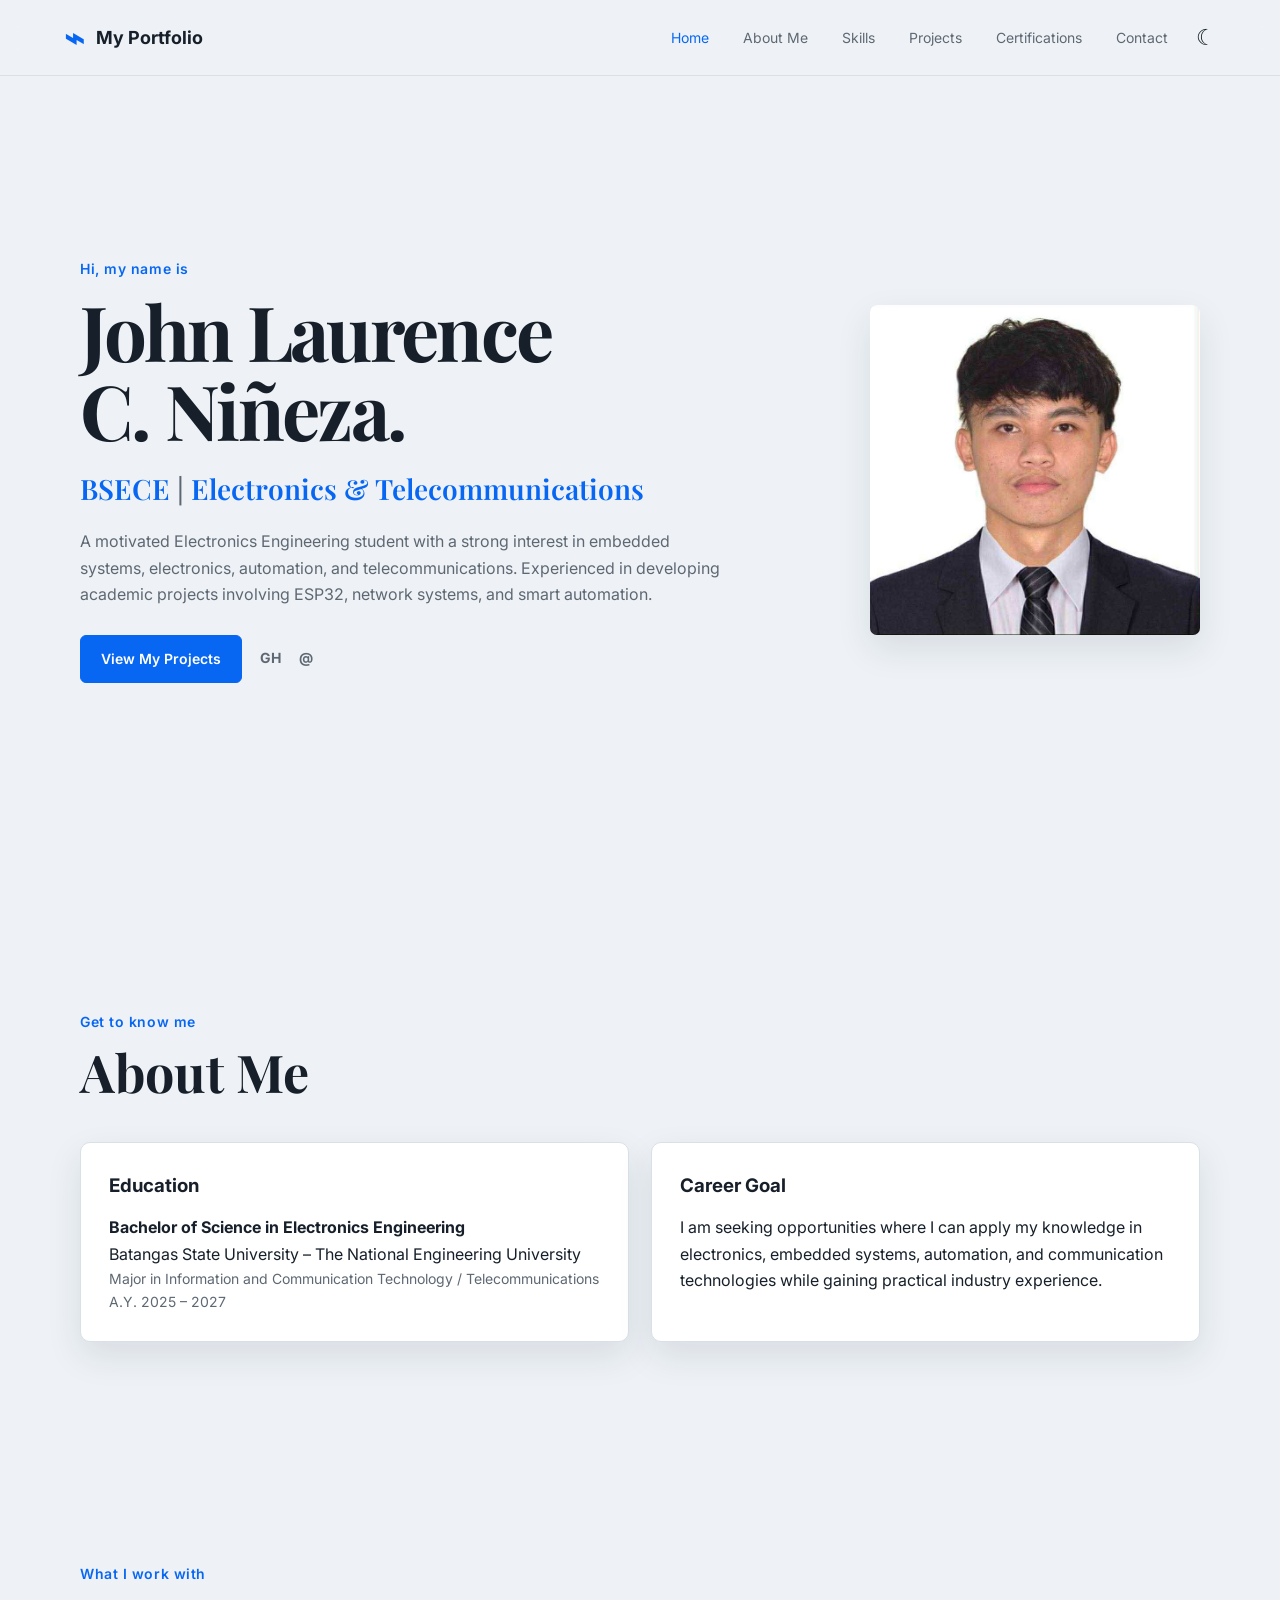
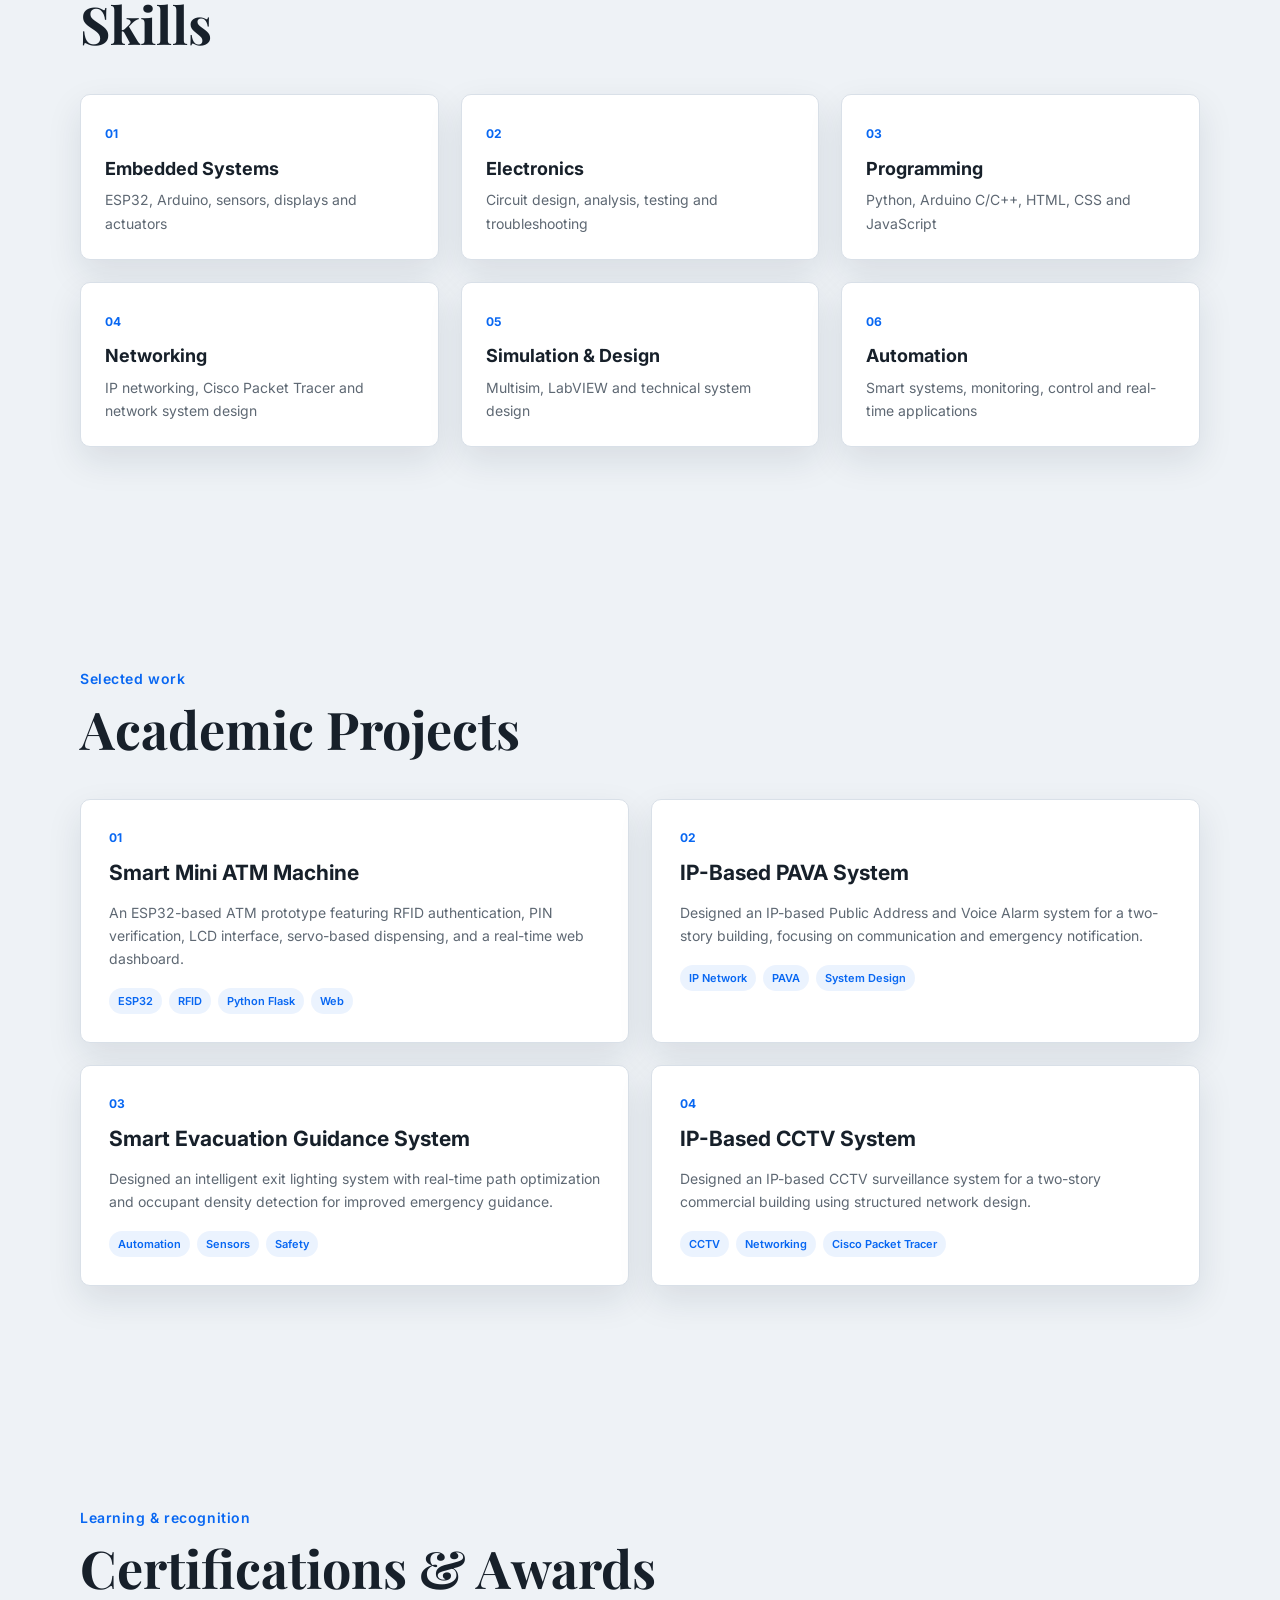
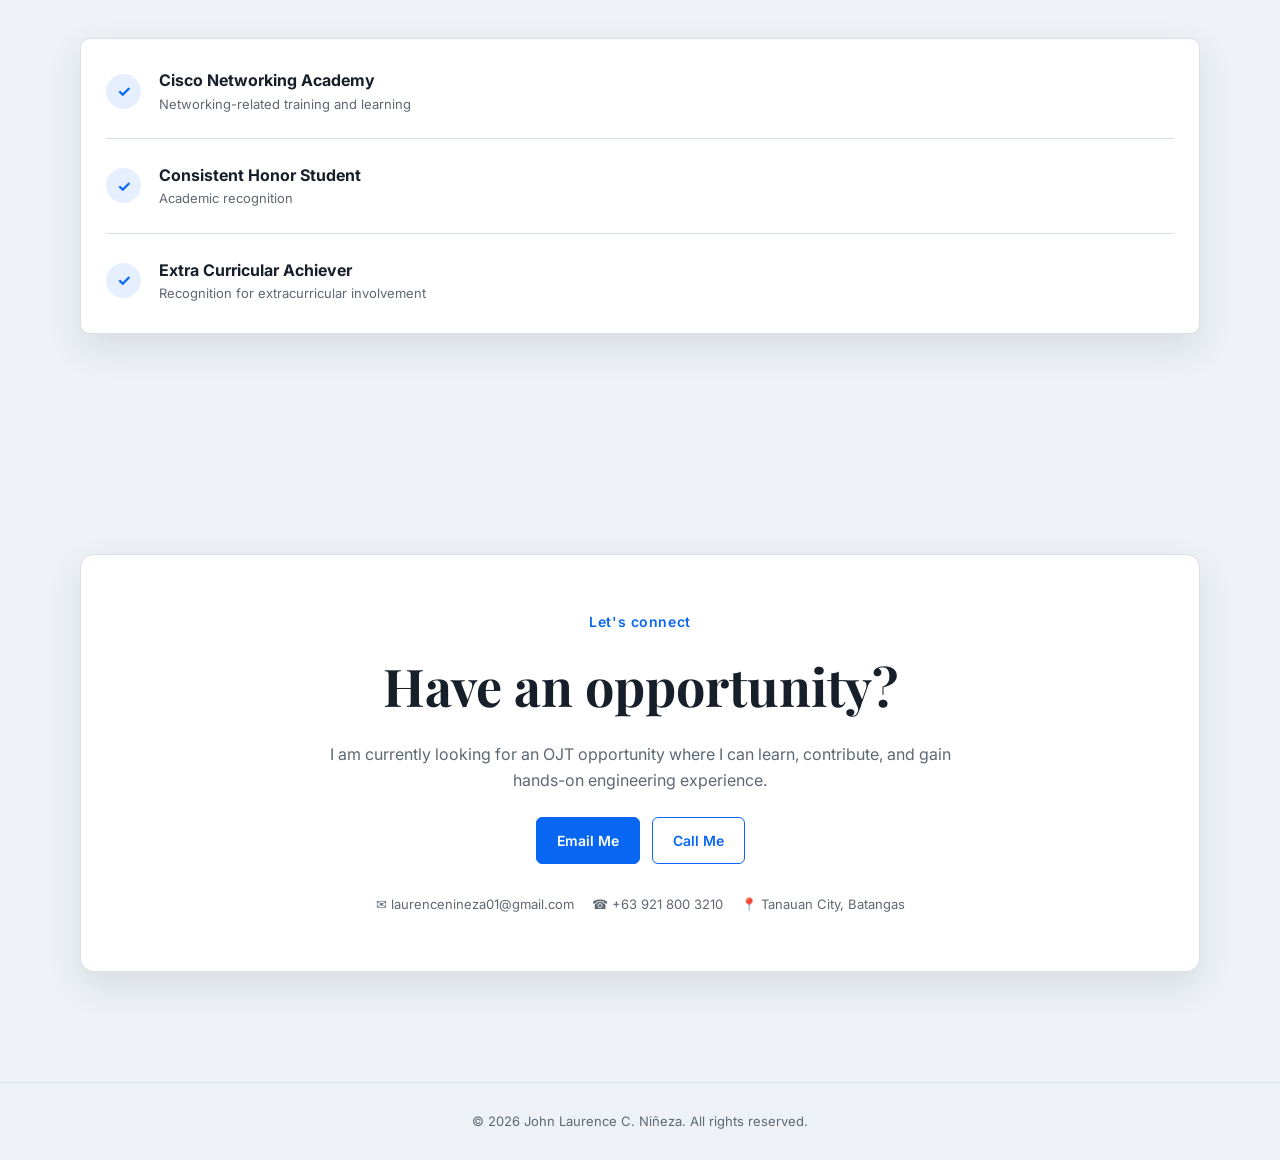
==== index.html @ 34b5a6b4 "Add files via upload" ====
<!DOCTYPE html>
<html lang="en">
<head>
  <meta charset="UTF-8">
  <meta name="viewport" content="width=device-width, initial-scale=1.0">
  <meta name="description" content="John Laurence C. Niñeza - Electronics Engineering Portfolio">
  <title>John Laurence C. Niñeza | Electronics Engineering Portfolio</title>
  <link rel="stylesheet" href="style.css">
  <script src="script.js" defer></script>
</head>
<body>
  <header class="navbar" id="navbar">
    <a href="#home" class="brand">
      <span class="brand-icon">⌁</span>
      <span>My Portfolio</span>
    </a>

    <button class="menu-toggle" aria-label="Open navigation">☰</button>

    <nav>
      <a href="#home">Home</a>
      <a href="#about">About Me</a>
      <a href="#skills">Skills</a>
      <a href="#projects">Projects</a>
      <a href="#certifications">Certifications</a>
      <a href="#contact">Contact</a>
    </nav>

    <button class="theme-toggle" id="themeToggle" aria-label="Toggle dark mode">☾</button>
  </header>

  <main>
    <section class="hero section" id="home">
      <div class="hero-text reveal">
        <p class="eyebrow">Hi, my name is</p>
        <h1>John Laurence<br>C. Niñeza.</h1>
        <h2>BSECE <span>|</span> Electronics & Telecommunications</h2>
        <p class="hero-description">
          A motivated Electronics Engineering student with a strong interest in
          embedded systems, electronics, automation, and telecommunications.
          Experienced in developing academic projects involving ESP32,
          network systems, and smart automation.
        </p>

        <div class="hero-actions">
          <a class="btn primary" href="#projects">View My Projects</a>
          <a class="icon-link" href="https://github.com/laumonade" target="_blank" rel="noopener" aria-label="GitHub">GH</a>
          <a class="icon-link" href="mailto:laurencenineza01@gmail.com" aria-label="Email">@</a>
        </div>
      </div>

      <div class="hero-image reveal">
        <img src="lau.jpg" alt="John Laurence C. Niñeza">
      </div>
    </section>

    <section class="section about" id="about">
      <div class="section-heading reveal">
        <p class="eyebrow">Get to know me</p>
        <h2>About Me</h2>
      </div>

      <div class="about-grid">
        <div class="about-card reveal">
          <h3>Education</h3>
          <p><strong>Bachelor of Science in Electronics Engineering</strong></p>
          <p>Batangas State University – The National Engineering University</p>
          <p class="muted">Major in Information and Communication Technology / Telecommunications</p>
          <p class="muted">A.Y. 2025 – 2027</p>
        </div>

        <div class="about-card reveal">
          <h3>Career Goal</h3>
          <p>
            I am seeking opportunities where I can apply my knowledge in
            electronics, embedded systems, automation, and communication
            technologies while gaining practical industry experience.
          </p>
        </div>
      </div>
    </section>

    <section class="section" id="skills">
      <div class="section-heading reveal">
        <p class="eyebrow">What I work with</p>
        <h2>Skills</h2>
      </div>

      <div class="skills-grid">
        <div class="skill-card reveal"><span>01</span><h3>Embedded Systems</h3><p>ESP32, Arduino, sensors, displays and actuators</p></div>
        <div class="skill-card reveal"><span>02</span><h3>Electronics</h3><p>Circuit design, analysis, testing and troubleshooting</p></div>
        <div class="skill-card reveal"><span>03</span><h3>Programming</h3><p>Python, Arduino C/C++, HTML, CSS and JavaScript</p></div>
        <div class="skill-card reveal"><span>04</span><h3>Networking</h3><p>IP networking, Cisco Packet Tracer and network system design</p></div>
        <div class="skill-card reveal"><span>05</span><h3>Simulation & Design</h3><p>Multisim, LabVIEW and technical system design</p></div>
        <div class="skill-card reveal"><span>06</span><h3>Automation</h3><p>Smart systems, monitoring, control and real-time applications</p></div>
      </div>
    </section>

    <section class="section projects" id="projects">
      <div class="section-heading reveal">
        <p class="eyebrow">Selected work</p>
        <h2>Academic Projects</h2>
      </div>

      <div class="project-grid">
        <article class="project-card reveal">
          <div class="project-number">01</div>
          <h3>Smart Mini ATM Machine</h3>
          <p>
            An ESP32-based ATM prototype featuring RFID authentication, PIN
            verification, LCD interface, servo-based dispensing, and a
            real-time web dashboard.
          </p>
          <div class="tags">
            <span>ESP32</span><span>RFID</span><span>Python Flask</span><span>Web</span>
          </div>
        </article>

        <article class="project-card reveal">
          <div class="project-number">02</div>
          <h3>IP-Based PAVA System</h3>
          <p>
            Designed an IP-based Public Address and Voice Alarm system for a
            two-story building, focusing on communication and emergency
            notification.
          </p>
          <div class="tags">
            <span>IP Network</span><span>PAVA</span><span>System Design</span>
          </div>
        </article>

        <article class="project-card reveal">
          <div class="project-number">03</div>
          <h3>Smart Evacuation Guidance System</h3>
          <p>
            Designed an intelligent exit lighting system with real-time path
            optimization and occupant density detection for improved emergency
            guidance.
          </p>
          <div class="tags">
            <span>Automation</span><span>Sensors</span><span>Safety</span>
          </div>
        </article>

        <article class="project-card reveal">
          <div class="project-number">04</div>
          <h3>IP-Based CCTV System</h3>
          <p>
            Designed an IP-based CCTV surveillance system for a two-story
            commercial building using structured network design.
          </p>
          <div class="tags">
            <span>CCTV</span><span>Networking</span><span>Cisco Packet Tracer</span>
          </div>
        </article>
      </div>
    </section>

    <section class="section" id="certifications">
      <div class="section-heading reveal">
        <p class="eyebrow">Learning & recognition</p>
        <h2>Certifications & Awards</h2>
      </div>

      <div class="cert-list reveal">
        <div class="cert-item"><span>✓</span><div><h3>Cisco Networking Academy</h3><p>Networking-related training and learning</p></div></div>
        <div class="cert-item"><span>✓</span><div><h3>Consistent Honor Student</h3><p>Academic recognition</p></div></div>
        <div class="cert-item"><span>✓</span><div><h3>Extra Curricular Achiever</h3><p>Recognition for extracurricular involvement</p></div></div>
      </div>
    </section>

    <section class="section contact" id="contact">
      <div class="contact-box reveal">
        <p class="eyebrow">Let's connect</p>
        <h2>Have an opportunity?</h2>
        <p>
          I am currently looking for an OJT opportunity where I can learn,
          contribute, and gain hands-on engineering experience.
        </p>

        <div class="contact-actions">
          <a class="btn primary" href="mailto:laurencenineza01@gmail.com">Email Me</a>
          <a class="btn secondary" href="tel:+639218003210">Call Me</a>
        </div>

        <div class="contact-details">
          <span>✉ laurencenineza01@gmail.com</span>
          <span>☎ +63 921 800 3210</span>
          <span>📍 Tanauan City, Batangas</span>
        </div>
      </div>
    </section>
  </main>

  <footer>
    <p>© <span id="year"></span> John Laurence C. Niñeza. All rights reserved.</p>
  </footer>
</body>
</html>
---- style.css ----
@import url('https://fonts.googleapis.com/css2?family=Inter:wght@400;500;600;700&family=Playfair+Display:wght@600;700&display=swap');

:root {
  --bg: #eef2f6;
  --surface: #ffffff;
  --text: #17202a;
  --muted: #5e6873;
  --primary: #0867f2;
  --primary-dark: #064fc0;
  --line: #d9e0e8;
  --shadow: 0 14px 35px rgba(19, 38, 63, .10);
  --nav: rgba(238, 242, 246, .92);
}

* { box-sizing: border-box; margin: 0; padding: 0; }

html { scroll-behavior: smooth; }

body {
  font-family: Inter, Arial, sans-serif;
  background: var(--bg);
  color: var(--text);
  line-height: 1.65;
  transition: background .3s, color .3s;
}

a { color: inherit; text-decoration: none; }

.navbar {
  position: fixed;
  z-index: 1000;
  top: 0;
  width: 100%;
  height: 76px;
  display: flex;
  align-items: center;
  padding: 0 5%;
  gap: 28px;
  background: var(--nav);
  backdrop-filter: blur(14px);
  border-bottom: 1px solid var(--line);
}

.brand {
  display: flex;
  align-items: center;
  gap: 12px;
  margin-right: auto;
  font-weight: 700;
  font-size: 18px;
}

.brand-icon {
  color: var(--primary);
  font-size: 34px;
  line-height: 1;
}

nav { display: flex; gap: 34px; }

nav a {
  font-size: 14px;
  color: var(--muted);
  transition: color .2s;
}

nav a:hover, nav a.active { color: var(--primary); }

.theme-toggle, .menu-toggle {
  border: 0;
  background: transparent;
  cursor: pointer;
  font-size: 22px;
  color: var(--text);
}

.menu-toggle { display: none; }

.section {
  width: min(1120px, 90%);
  margin: auto;
  padding: 110px 0;
}

.hero {
  min-height: 100vh;
  padding-top: 150px;
  display: grid;
  grid-template-columns: 1.35fr .65fr;
  align-items: center;
  gap: 70px;
}

.eyebrow {
  color: var(--primary);
  font-size: 14px;
  font-weight: 600;
  letter-spacing: .04em;
  margin-bottom: 10px;
}

.hero h1 {
  font-family: "Playfair Display", Georgia, serif;
  font-size: clamp(48px, 6vw, 76px);
  line-height: 1.05;
  letter-spacing: -.035em;
  margin-bottom: 16px;
}

.hero h2 {
  color: var(--primary);
  font-family: "Playfair Display", Georgia, serif;
  font-size: clamp(20px, 2.4vw, 28px);
  font-weight: 600;
  margin-bottom: 16px;
}

.hero h2 span { color: var(--muted); }

.hero-description {
  max-width: 650px;
  color: var(--muted);
  font-size: 16px;
}

.hero-actions {
  display: flex;
  align-items: center;
  gap: 18px;
  margin-top: 28px;
}

.btn {
  display: inline-flex;
  align-items: center;
  justify-content: center;
  padding: 11px 20px;
  border-radius: 6px;
  border: 1px solid var(--primary);
  font-size: 14px;
  font-weight: 600;
  transition: transform .2s, background .2s, color .2s;
}

.btn:hover { transform: translateY(-2px); }

.btn.primary { background: var(--primary); color: white; }
.btn.primary:hover { background: var(--primary-dark); }

.btn.secondary { background: transparent; color: var(--primary); }

.icon-link {
  font-weight: 700;
  font-size: 14px;
  color: var(--muted);
  border-bottom: 2px solid transparent;
}

.icon-link:hover { color: var(--primary); border-color: var(--primary); }

.hero-image img {
  display: block;
  width: min(100%, 330px);
  aspect-ratio: 1 / 1;
  object-fit: cover;
  object-position: center top;
  margin-left: auto;
  border-radius: 7px;
  box-shadow: var(--shadow);
  background: #dce3ea;
}

.section-heading { margin-bottom: 42px; }
.section-heading h2 {
  font-family: "Playfair Display", Georgia, serif;
  font-size: clamp(36px, 5vw, 52px);
  line-height: 1.1;
}

.about-grid, .skills-grid, .project-grid {
  display: grid;
  gap: 22px;
}

.about-grid { grid-template-columns: 1fr 1fr; }

.about-card, .skill-card, .project-card, .cert-list {
  background: var(--surface);
  border: 1px solid var(--line);
  border-radius: 10px;
  box-shadow: var(--shadow);
}

.about-card { padding: 28px; }
.about-card h3 { margin-bottom: 12px; }
.muted { color: var(--muted); font-size: 14px; }

.skills-grid { grid-template-columns: repeat(3, 1fr); }
.skill-card { padding: 24px; }
.skill-card span, .project-number {
  color: var(--primary);
  font-size: 12px;
  font-weight: 700;
}
.skill-card h3 { margin: 8px 0 5px; font-size: 18px; }
.skill-card p, .project-card p { color: var(--muted); font-size: 14px; }

.project-grid { grid-template-columns: repeat(2, 1fr); }
.project-card {
  padding: 28px;
  transition: transform .25s, box-shadow .25s;
}
.project-card:hover {
  transform: translateY(-5px);
  box-shadow: 0 18px 42px rgba(19, 38, 63, .15);
}
.project-card h3 { font-size: 21px; margin: 8px 0 10px; }
.tags { display: flex; flex-wrap: wrap; gap: 7px; margin-top: 18px; }
.tags span {
  background: rgba(8, 103, 242, .08);
  color: var(--primary);
  border-radius: 20px;
  padding: 4px 9px;
  font-size: 11px;
  font-weight: 600;
}

.cert-list { padding: 5px 25px; }
.cert-item {
  display: flex;
  gap: 18px;
  align-items: center;
  padding: 23px 0;
  border-bottom: 1px solid var(--line);
}
.cert-item:last-child { border-bottom: 0; }
.cert-item > span {
  width: 35px;
  height: 35px;
  display: grid;
  place-items: center;
  border-radius: 50%;
  background: rgba(8, 103, 242, .1);
  color: var(--primary);
  font-weight: 700;
}
.cert-item h3 { font-size: 16px; }
.cert-item p { color: var(--muted); font-size: 13px; }

.contact-box {
  padding: 55px;
  text-align: center;
  border-radius: 14px;
  background: var(--surface);
  border: 1px solid var(--line);
  box-shadow: var(--shadow);
}
.contact-box h2 {
  font-family: "Playfair Display", Georgia, serif;
  font-size: clamp(36px, 5vw, 52px);
}
.contact-box > p:not(.eyebrow) {
  max-width: 650px;
  margin: 12px auto 24px;
  color: var(--muted);
}
.contact-actions { display: flex; justify-content: center; gap: 12px; }
.contact-details {
  display: flex;
  justify-content: center;
  flex-wrap: wrap;
  gap: 18px;
  margin-top: 30px;
  color: var(--muted);
  font-size: 13px;
}

footer {
  padding: 28px 5%;
  text-align: center;
  color: var(--muted);
  border-top: 1px solid var(--line);
  font-size: 13px;
}

.reveal {
  opacity: 0;
  transform: translateY(20px);
  transition: opacity .7s ease, transform .7s ease;
}
.reveal.visible { opacity: 1; transform: translateY(0); }

body.dark {
  --bg: #10151c;
  --surface: #171e27;
  --text: #edf3fa;
  --muted: #aab5c2;
  --line: #2b3542;
  --nav: rgba(16, 21, 28, .92);
  --shadow: 0 14px 35px rgba(0, 0, 0, .25);
}

@media (max-width: 850px) {
  nav {
    position: absolute;
    top: 76px;
    left: 0;
    width: 100%;
    padding: 20px 5%;
    flex-direction: column;
    gap: 15px;
    background: var(--surface);
    border-bottom: 1px solid var(--line);
    display: none;
  }

  nav.open { display: flex; }
  .menu-toggle { display: block; order: 2; }
  .theme-toggle { order: 3; }
  .hero {
    grid-template-columns: 1fr;
    text-align: center;
    gap: 35px;
  }
  .hero-description { margin: auto; }
  .hero-actions { justify-content: center; }
  .hero-image { order: -1; }
  .hero-image img { margin: auto; width: 230px; }
  .about-grid, .skills-grid, .project-grid { grid-template-columns: 1fr; }
}

@media (max-width: 500px) {
  .section { width: 88%; padding: 80px 0; }
  .navbar { padding: 0 6%; }
  .brand span:last-child { display: none; }
  .hero h1 { font-size: 45px; }
  .contact-box { padding: 35px 20px; }
  .contact-details { flex-direction: column; }
}
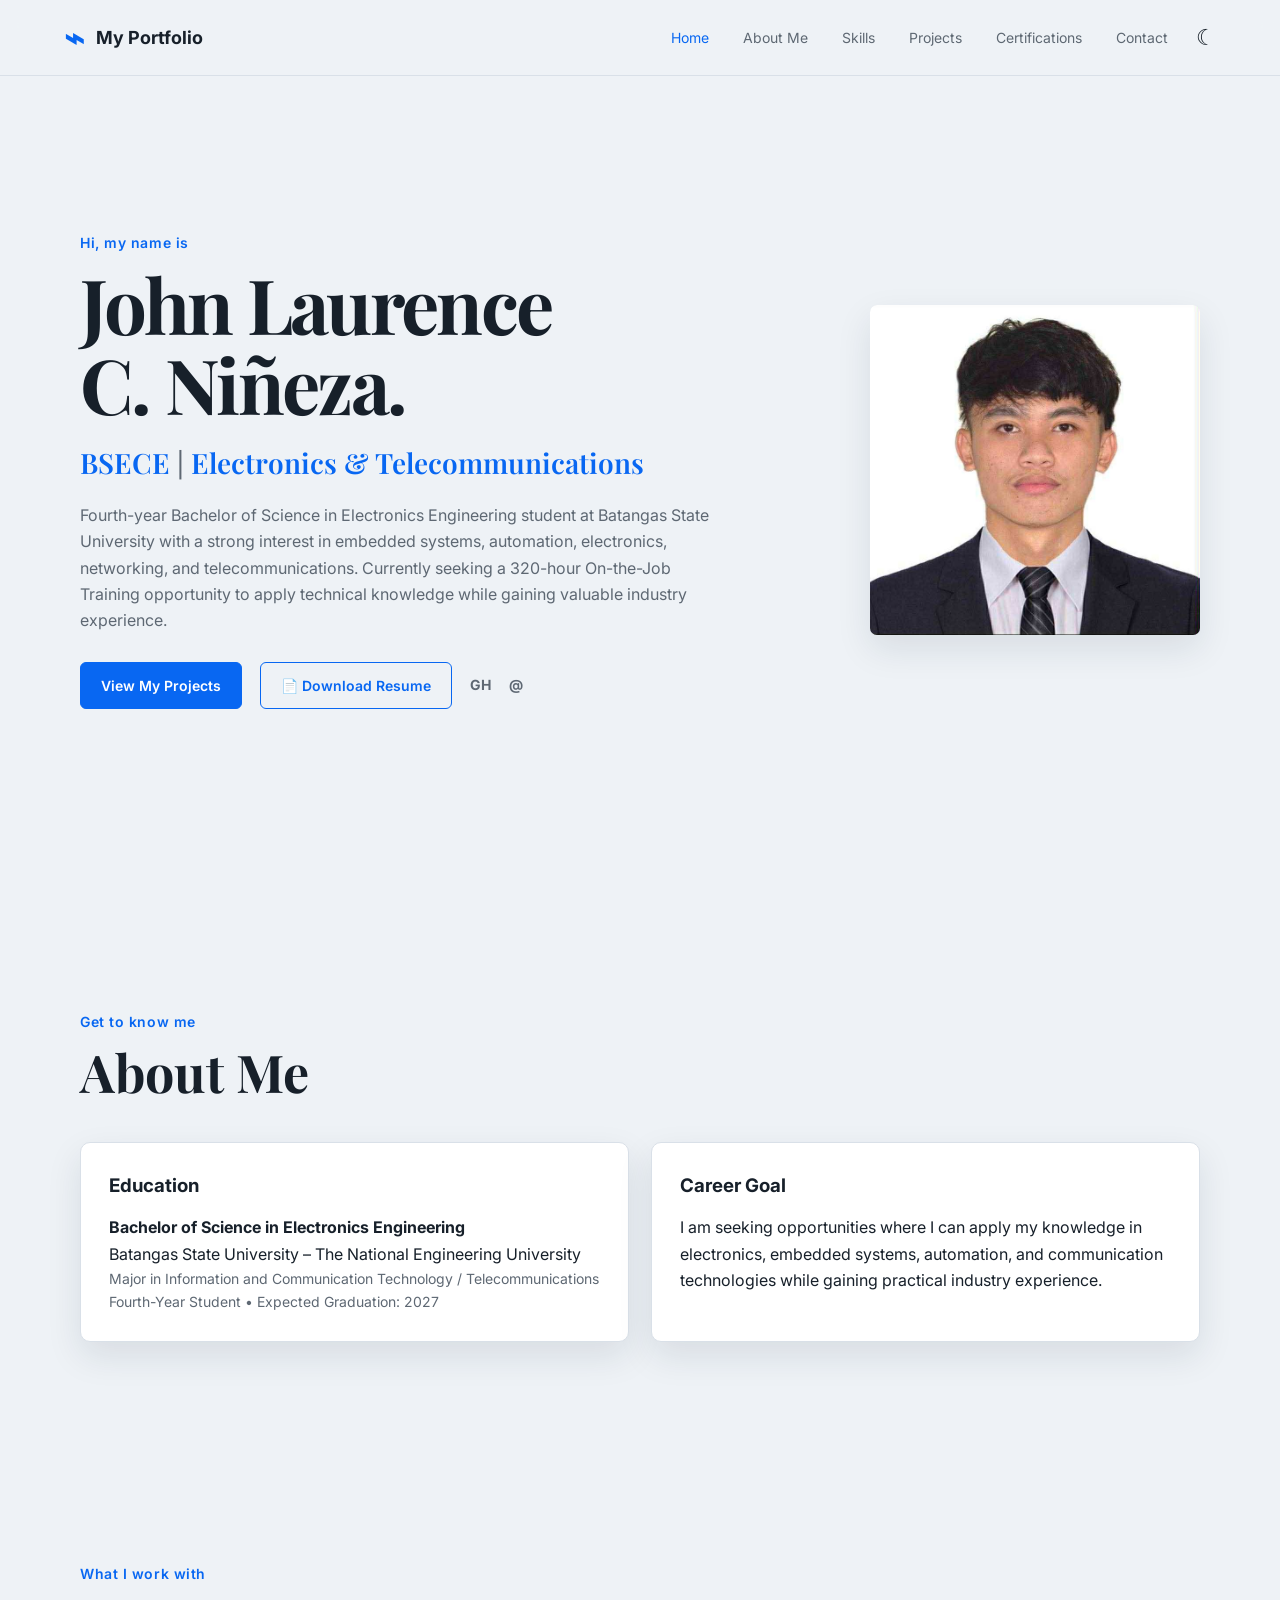
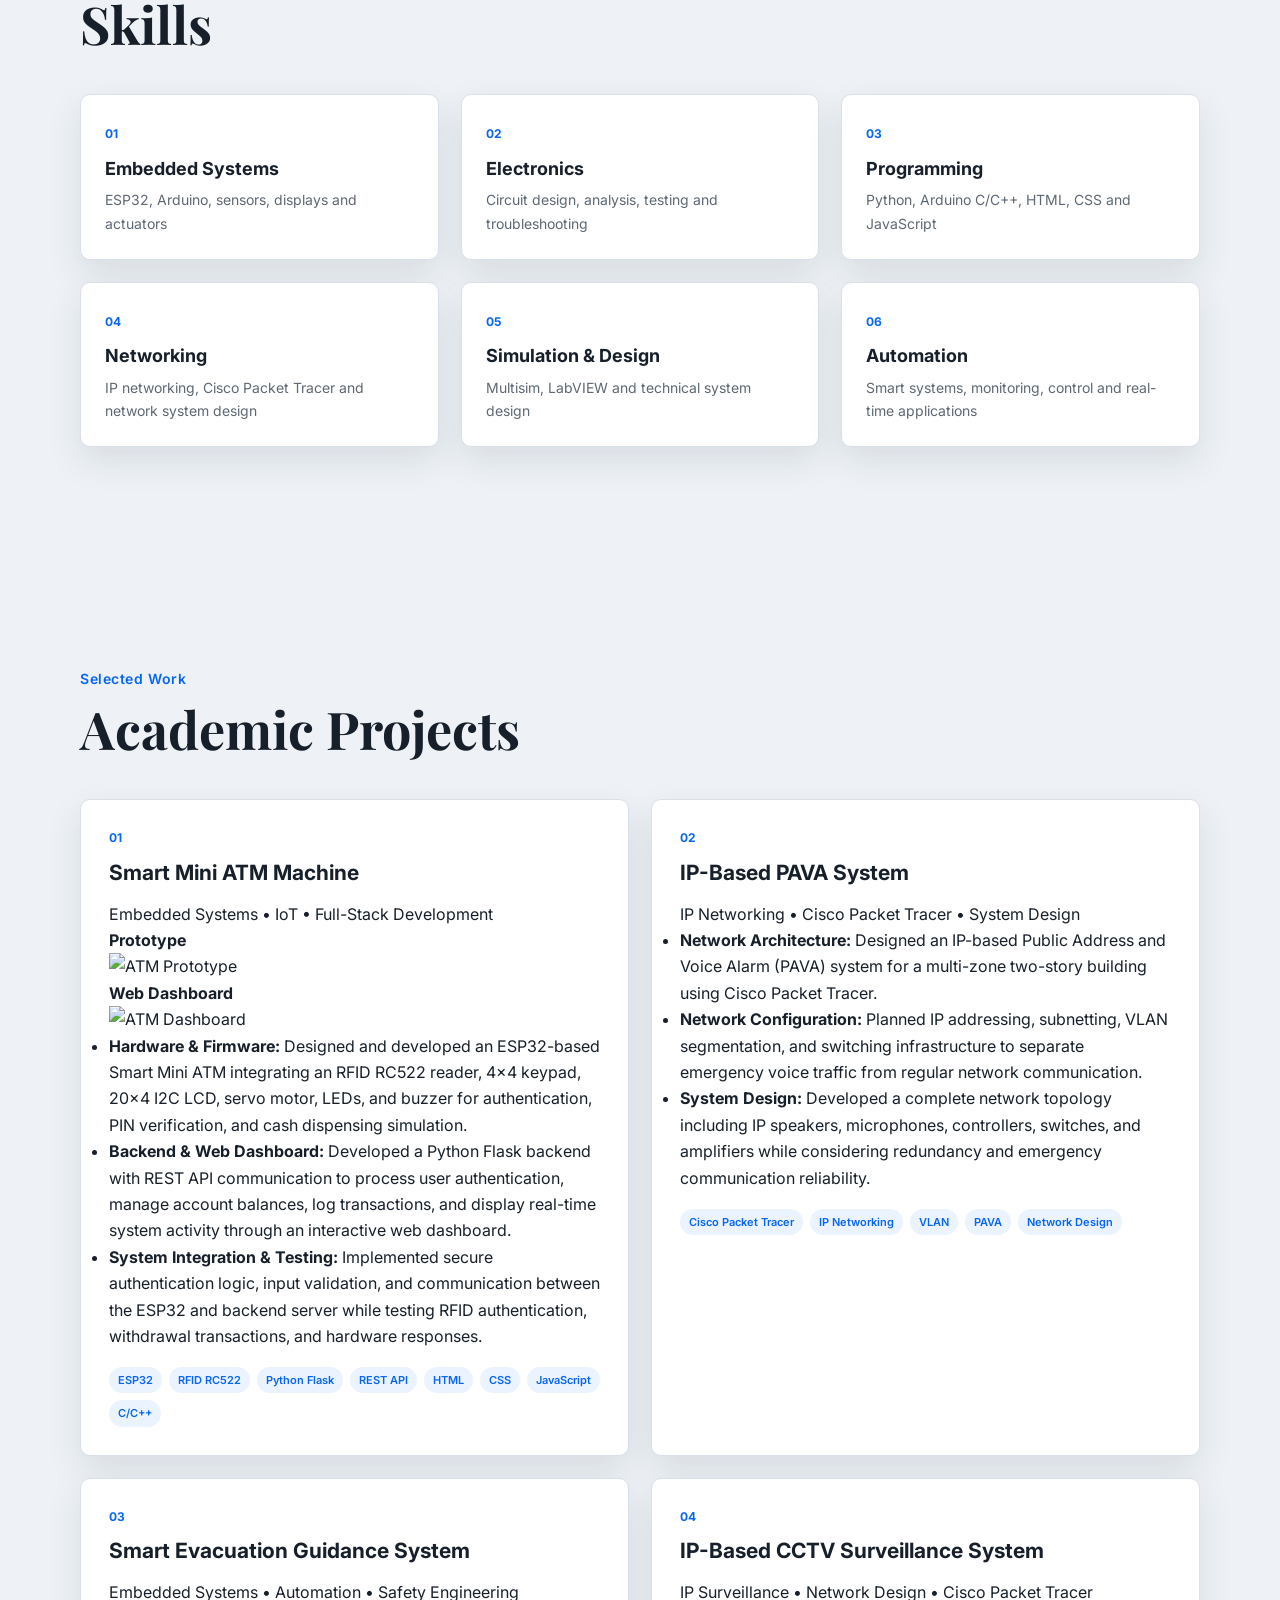
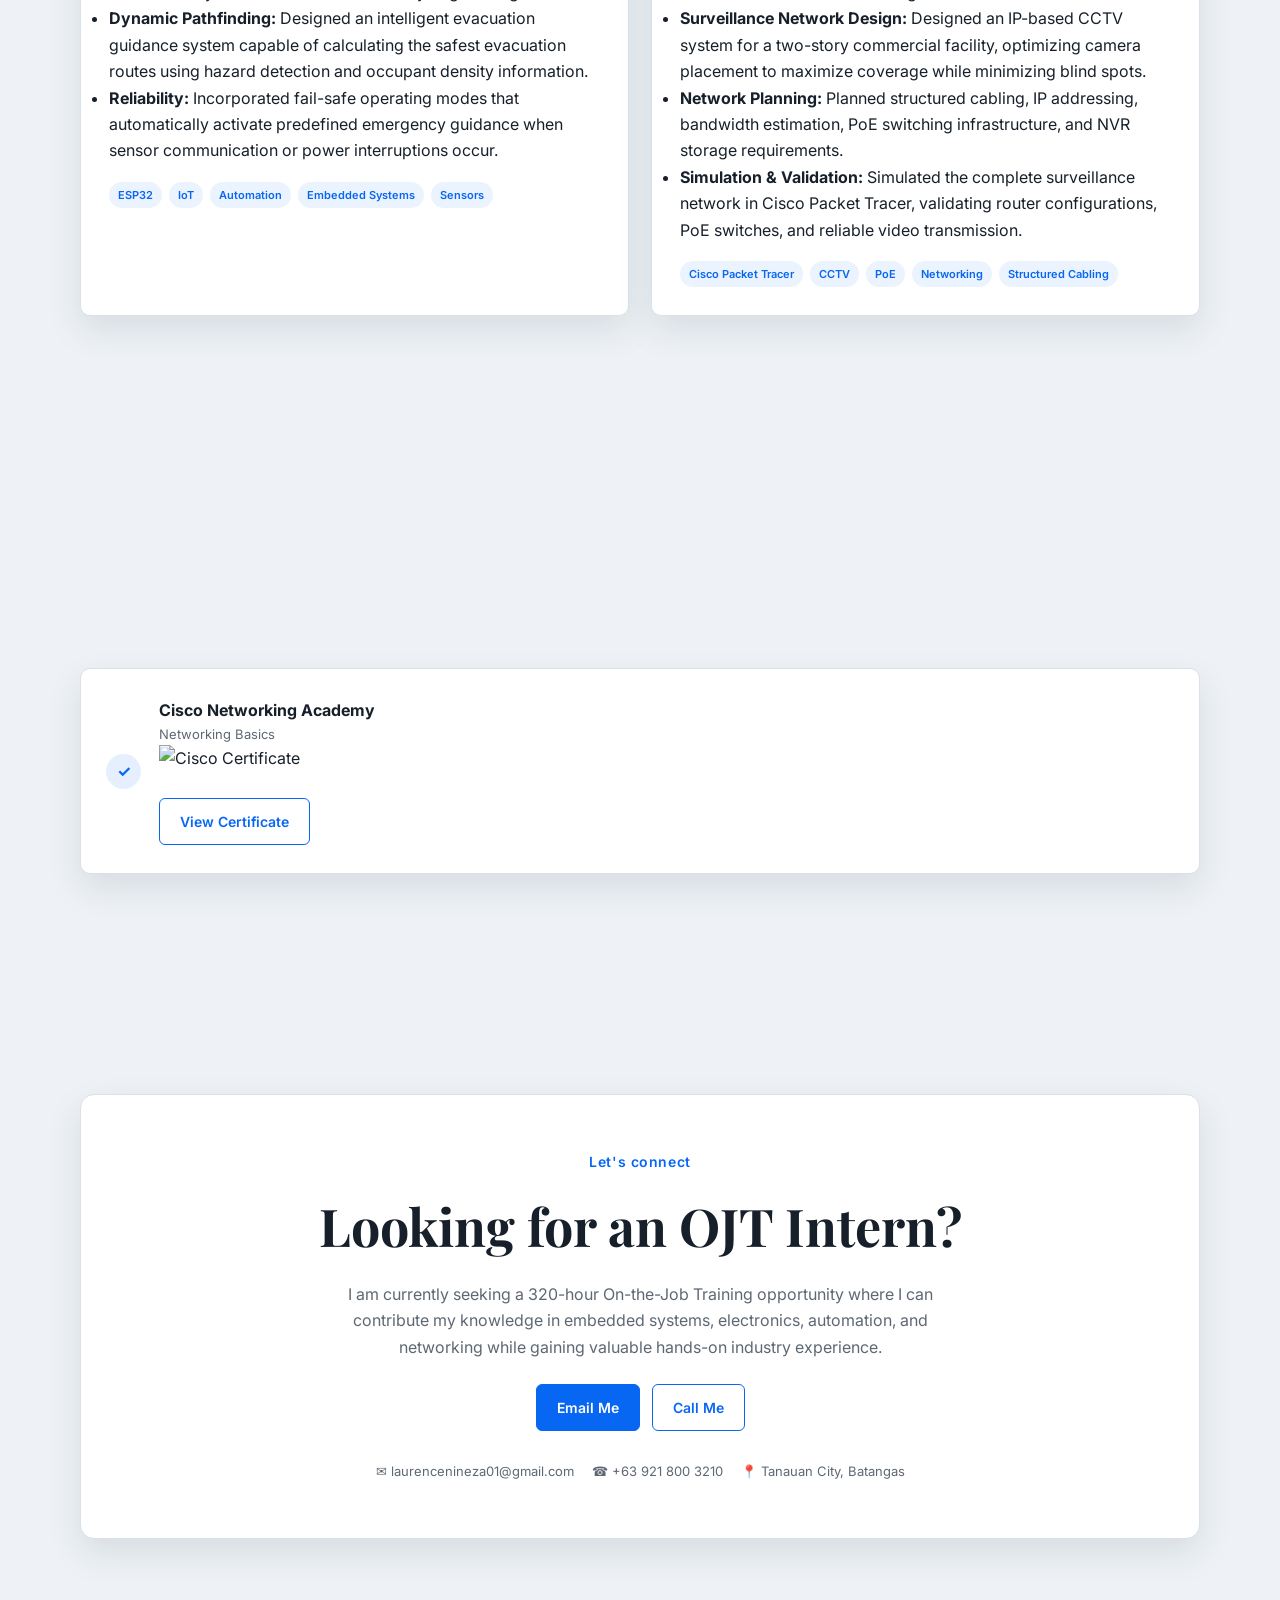
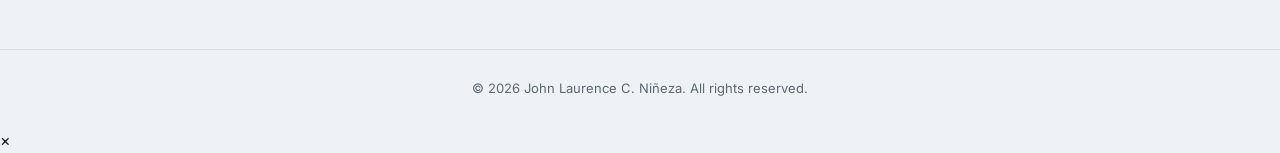
==== commit 94a25438: "Updated index.html" ====
--- a/index.html
+++ b/index.html
@@ -36,17 +36,39 @@
         <h1>John Laurence<br>C. Niñeza.</h1>
         <h2>BSECE <span>|</span> Electronics & Telecommunications</h2>
         <p class="hero-description">
-          A motivated Electronics Engineering student with a strong interest in
-          embedded systems, electronics, automation, and telecommunications.
-          Experienced in developing academic projects involving ESP32,
-          network systems, and smart automation.
-        </p>
+Fourth-year Bachelor of Science in Electronics Engineering student at Batangas State University with a strong interest in embedded systems, automation, electronics, networking, and telecommunications. Currently seeking a 320-hour On-the-Job Training opportunity to apply technical knowledge while gaining valuable industry experience.
+</p>
 
         <div class="hero-actions">
-          <a class="btn primary" href="#projects">View My Projects</a>
-          <a class="icon-link" href="https://github.com/laumonade" target="_blank" rel="noopener" aria-label="GitHub">GH</a>
-          <a class="icon-link" href="mailto:laurencenineza01@gmail.com" aria-label="Email">@</a>
-        </div>
+
+    <a class="btn primary" href="#projects">
+        View My Projects
+    </a>
+
+    <a class="btn secondary"
+       href="Resume_Niñeza.pdf"
+       download>
+
+        📄 Download Resume
+
+    </a>
+
+    <a class="icon-link"
+       href="https://github.com/laumonade"
+       target="_blank">
+
+        GH
+
+    </a>
+
+    <a class="icon-link"
+       href="mailto:laurencenineza01@gmail.com">
+
+        @
+
+    </a>
+
+</div>
       </div>
 
       <div class="hero-image reveal">
@@ -66,7 +88,9 @@
           <p><strong>Bachelor of Science in Electronics Engineering</strong></p>
           <p>Batangas State University – The National Engineering University</p>
           <p class="muted">Major in Information and Communication Technology / Telecommunications</p>
-          <p class="muted">A.Y. 2025 – 2027</p>
+          <p class="muted">
+Fourth-Year Student • Expected Graduation: 2027
+</p>
         </div>
 
         <div class="about-card reveal">
@@ -97,64 +121,214 @@
     </section>
 
     <section class="section projects" id="projects">
-      <div class="section-heading reveal">
-        <p class="eyebrow">Selected work</p>
+
+    <div class="section-heading reveal">
+        <p class="eyebrow">Selected Work</p>
         <h2>Academic Projects</h2>
-      </div>
-
-      <div class="project-grid">
-        <article class="project-card reveal">
-          <div class="project-number">01</div>
-          <h3>Smart Mini ATM Machine</h3>
-          <p>
-            An ESP32-based ATM prototype featuring RFID authentication, PIN
-            verification, LCD interface, servo-based dispensing, and a
-            real-time web dashboard.
-          </p>
-          <div class="tags">
-            <span>ESP32</span><span>RFID</span><span>Python Flask</span><span>Web</span>
-          </div>
+    </div>
+
+    <div class="project-grid">
+
+        <!-- ================= SMART MINI ATM ================= -->
+
+        
+       <article class="project-card featured-project reveal">
+
+            <div class="project-number">01</div>
+
+            <h3>Smart Mini ATM Machine</h3>
+
+<div class="project-meta">
+    Embedded Systems • IoT • Full-Stack Development
+</div>
+
+<div class="project-images">
+    <div>
+        <h4>Prototype</h4>
+        <img src="atm-prototype.jpg"
+             alt="ATM Prototype"
+             class="clickable-image">
+    </div>
+
+    <div>
+        <h4>Web Dashboard</h4>
+        <img src="atm-dashboard.png"
+             alt="ATM Dashboard"
+             class="clickable-image">
+    </div>
+</div>
+
+            <ul class="project-list">
+
+                <li>
+                    <strong>Hardware & Firmware:</strong> Designed and developed an ESP32-based Smart Mini ATM integrating an RFID RC522 reader, 4×4 keypad, 20×4 I2C LCD, servo motor, LEDs, and buzzer for authentication, PIN verification, and cash dispensing simulation.
+                </li>
+
+                <li>
+                    <strong>Backend & Web Dashboard:</strong> Developed a Python Flask backend with REST API communication to process user authentication, manage account balances, log transactions, and display real-time system activity through an interactive web dashboard.
+                </li>
+
+                <li>
+                    <strong>System Integration & Testing:</strong> Implemented secure authentication logic, input validation, and communication between the ESP32 and backend server while testing RFID authentication, withdrawal transactions, and hardware responses.
+                </li>
+
+            </ul>
+
+            <div class="tags">
+
+                <span>ESP32</span>
+
+                <span>RFID RC522</span>
+
+                <span>Python Flask</span>
+
+                <span>REST API</span>
+
+                <span>HTML</span>
+
+                <span>CSS</span>
+
+                <span>JavaScript</span>
+
+                <span>C/C++</span>
+
+            </div>
+
         </article>
 
-        <article class="project-card reveal">
+        <!-- ================= PAVA ================= -->
+
+     <article class="project-card reveal">
+
           <div class="project-number">02</div>
-          <h3>IP-Based PAVA System</h3>
-          <p>
-            Designed an IP-based Public Address and Voice Alarm system for a
-            two-story building, focusing on communication and emergency
-            notification.
-          </p>
-          <div class="tags">
-            <span>IP Network</span><span>PAVA</span><span>System Design</span>
-          </div>
+
+            <h3>IP-Based PAVA System</h3>
+
+            <div class="project-meta">
+IP Networking • Cisco Packet Tracer • System Design
+</div>
+
+            <ul class="project-list">
+
+                <li>
+                    <strong>Network Architecture:</strong> Designed an IP-based Public Address and Voice Alarm (PAVA) system for a multi-zone two-story building using Cisco Packet Tracer.
+                </li>
+
+                <li>
+                    <strong>Network Configuration:</strong> Planned IP addressing, subnetting, VLAN segmentation, and switching infrastructure to separate emergency voice traffic from regular network communication.
+                </li>
+
+                <li>
+                    <strong>System Design:</strong> Developed a complete network topology including IP speakers, microphones, controllers, switches, and amplifiers while considering redundancy and emergency communication reliability.
+                </li>
+
+            </ul>
+
+            <div class="tags">
+
+                <span>Cisco Packet Tracer</span>
+
+                <span>IP Networking</span>
+
+                <span>VLAN</span>
+
+                <span>PAVA</span>
+
+                <span>Network Design</span>
+
+            </div>
+
         </article>
 
-        <article class="project-card reveal">
-          <div class="project-number">03</div>
-          <h3>Smart Evacuation Guidance System</h3>
-          <p>
-            Designed an intelligent exit lighting system with real-time path
-            optimization and occupant density detection for improved emergency
-            guidance.
-          </p>
-          <div class="tags">
-            <span>Automation</span><span>Sensors</span><span>Safety</span>
-          </div>
+        <!-- ================= EVACUATION ================= -->
+
+      <article class="project-card reveal">
+
+         <div class="project-number">03</div>
+
+
+            <h3>Smart Evacuation Guidance System</h3>
+
+            <div class="project-meta">
+Embedded Systems • Automation • Safety Engineering
+</div>
+
+            <ul class="project-list">
+
+                <li>
+                    <strong>Dynamic Pathfinding:</strong> Designed an intelligent evacuation guidance system capable of calculating the safest evacuation routes using hazard detection and occupant density information.
+                </li>
+
+                <li>
+                    <strong>Reliability:</strong> Incorporated fail-safe operating modes that automatically activate predefined emergency guidance when sensor communication or power interruptions occur.
+                </li>
+
+            </ul>
+
+            <div class="tags">
+
+                <span>ESP32</span>
+
+                <span>IoT</span>
+
+                <span>Automation</span>
+
+                <span>Embedded Systems</span>
+
+                <span>Sensors</span>
+
+            </div>
+
         </article>
 
-        <article class="project-card reveal">
-          <div class="project-number">04</div>
-          <h3>IP-Based CCTV System</h3>
-          <p>
-            Designed an IP-based CCTV surveillance system for a two-story
-            commercial building using structured network design.
-          </p>
-          <div class="tags">
-            <span>CCTV</span><span>Networking</span><span>Cisco Packet Tracer</span>
-          </div>
+        <!-- ================= CCTV ================= -->
+
+      <article class="project-card reveal">
+
+         <div class="project-number">04</div>
+
+
+            <h3>IP-Based CCTV Surveillance System</h3>
+
+            <div class="project-meta">
+IP Surveillance • Network Design • Cisco Packet Tracer
+</div>
+
+            <ul class="project-list">
+
+                <li>
+                    <strong>Surveillance Network Design:</strong> Designed an IP-based CCTV system for a two-story commercial facility, optimizing camera placement to maximize coverage while minimizing blind spots.
+                </li>
+
+                <li>
+                    <strong>Network Planning:</strong> Planned structured cabling, IP addressing, bandwidth estimation, PoE switching infrastructure, and NVR storage requirements.
+                </li>
+
+                <li>
+                    <strong>Simulation & Validation:</strong> Simulated the complete surveillance network in Cisco Packet Tracer, validating router configurations, PoE switches, and reliable video transmission.
+                </li>
+
+            </ul>
+
+            <div class="tags">
+
+                <span>Cisco Packet Tracer</span>
+
+                <span>CCTV</span>
+
+                <span>PoE</span>
+
+                <span>Networking</span>
+
+                <span>Structured Cabling</span>
+
+            </div>
+
         </article>
-      </div>
-    </section>
+
+    </div>
+
+</section>
 
     <section class="section" id="certifications">
       <div class="section-heading reveal">
@@ -163,20 +337,47 @@
       </div>
 
       <div class="cert-list reveal">
-        <div class="cert-item"><span>✓</span><div><h3>Cisco Networking Academy</h3><p>Networking-related training and learning</p></div></div>
-        <div class="cert-item"><span>✓</span><div><h3>Consistent Honor Student</h3><p>Academic recognition</p></div></div>
-        <div class="cert-item"><span>✓</span><div><h3>Extra Curricular Achiever</h3><p>Recognition for extracurricular involvement</p></div></div>
+        <div class="cert-item">
+
+<span>✓</span>
+
+<div>
+
+<h3>Cisco Networking Academy</h3>
+
+<p>Networking Basics</p>
+
+<a href="netbasic.png" target="_blank">
+
+<img src="netbasic.png"
+class="cert-image"
+alt="Cisco Certificate">
+
+</a>
+
+<br><br>
+
+<a href="netbasic.png"
+target="_blank"
+class="btn secondary">
+
+View Certificate
+
+</a>
+
+</div>
+
+</div>
       </div>
     </section>
 
     <section class="section contact" id="contact">
       <div class="contact-box reveal">
         <p class="eyebrow">Let's connect</p>
-        <h2>Have an opportunity?</h2>
+        <h2>Looking for an OJT Intern?</h2>
         <p>
-          I am currently looking for an OJT opportunity where I can learn,
-          contribute, and gain hands-on engineering experience.
-        </p>
+I am currently seeking a 320-hour On-the-Job Training opportunity where I can contribute my knowledge in embedded systems, electronics, automation, and networking while gaining valuable hands-on industry experience.
+</p>
 
         <div class="contact-actions">
           <a class="btn primary" href="mailto:laurencenineza01@gmail.com">Email Me</a>
@@ -195,5 +396,13 @@
   <footer>
     <p>© <span id="year"></span> John Laurence C. Niñeza. All rights reserved.</p>
   </footer>
+  <!-- Image Modal -->
+<div id="imageModal" class="modal">
+    <span class="close">&times;</span>
+
+    <img class="modal-content" id="modalImg">
+
+    <div id="caption"></div>
+</div>
 </body>
 </html>
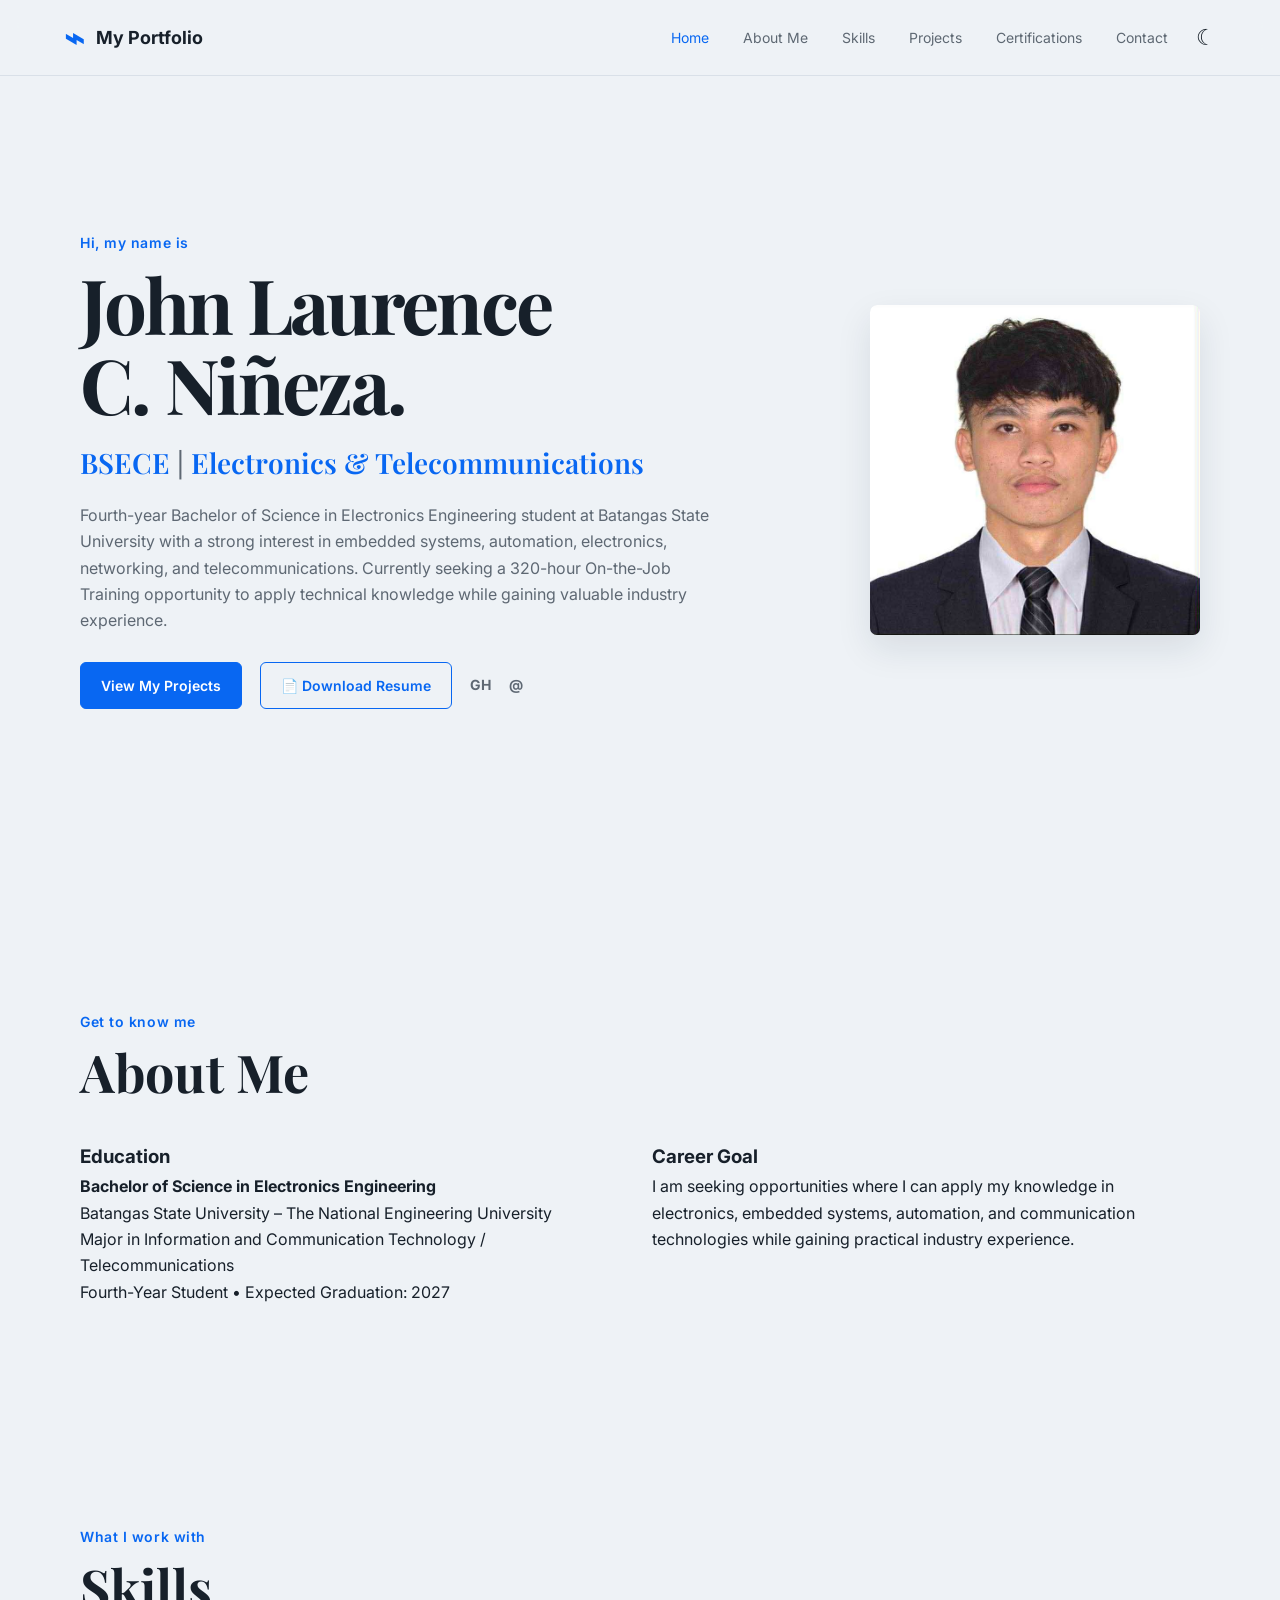
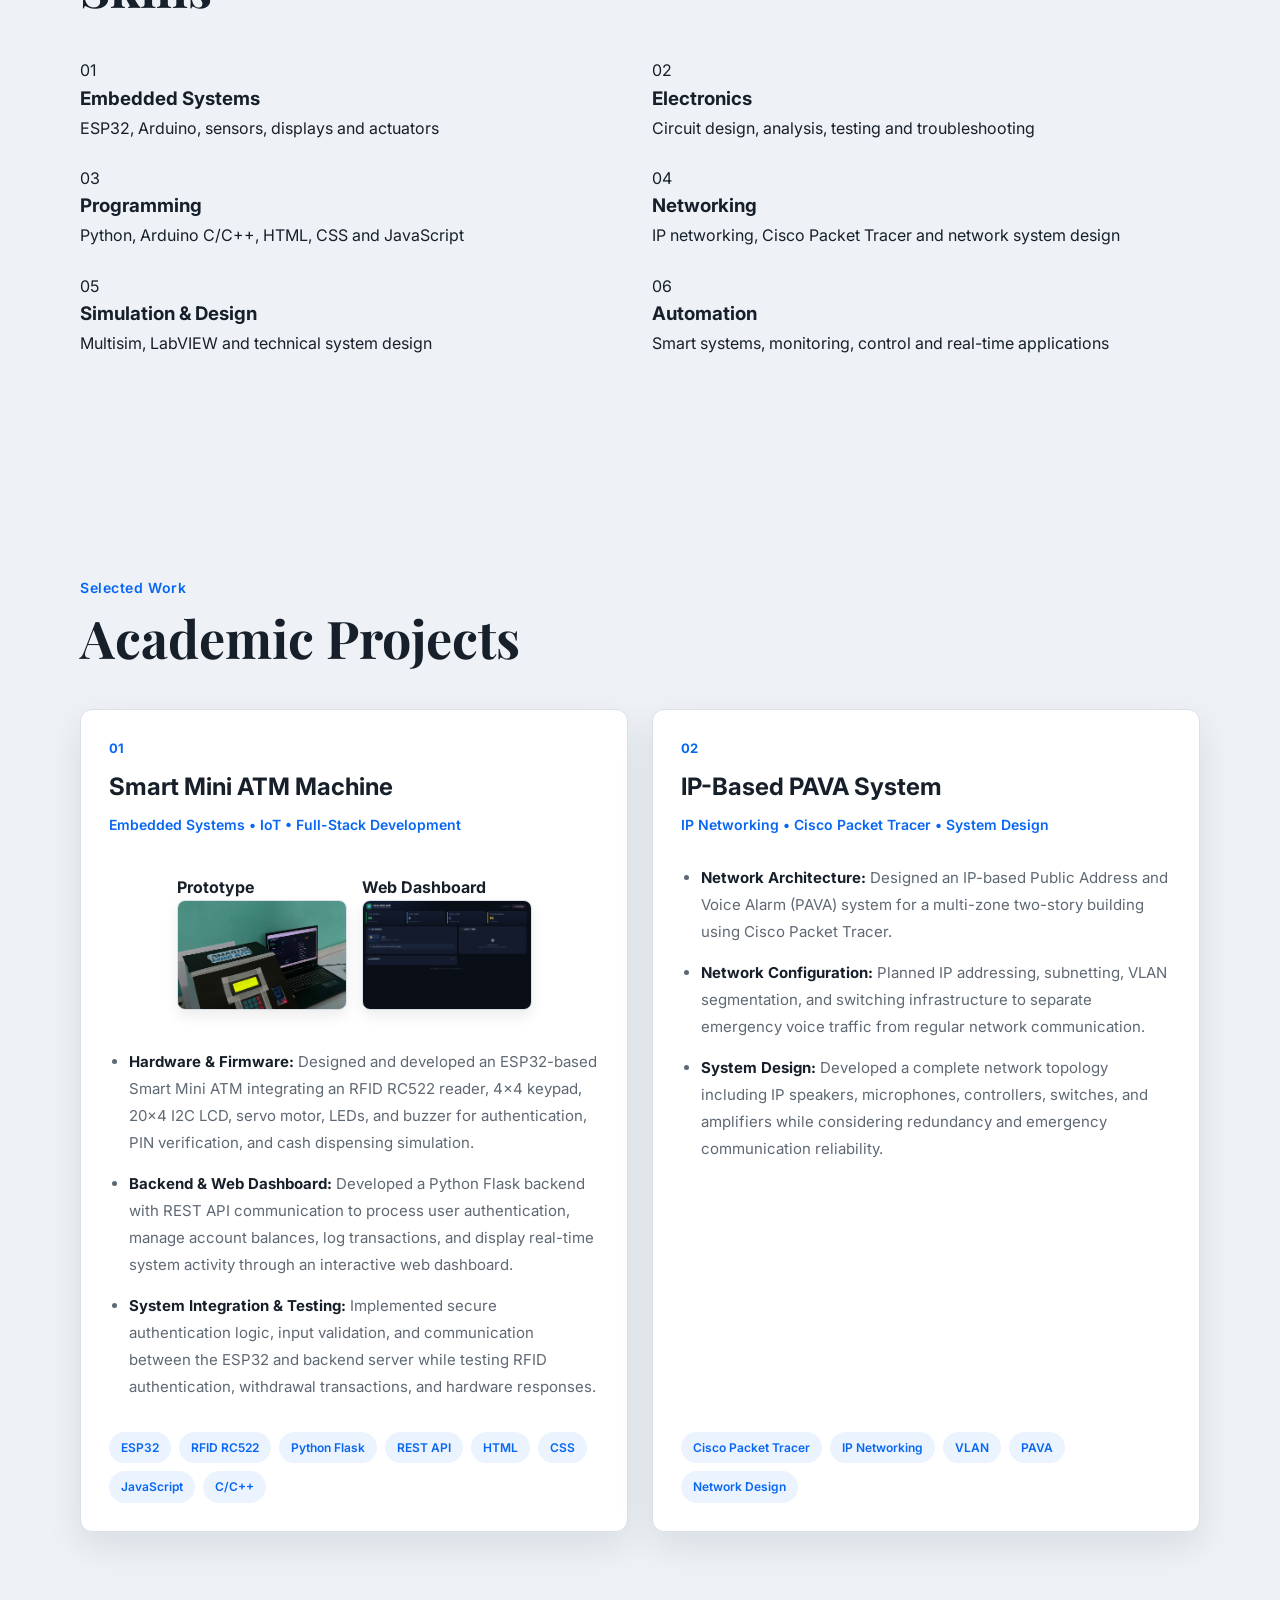
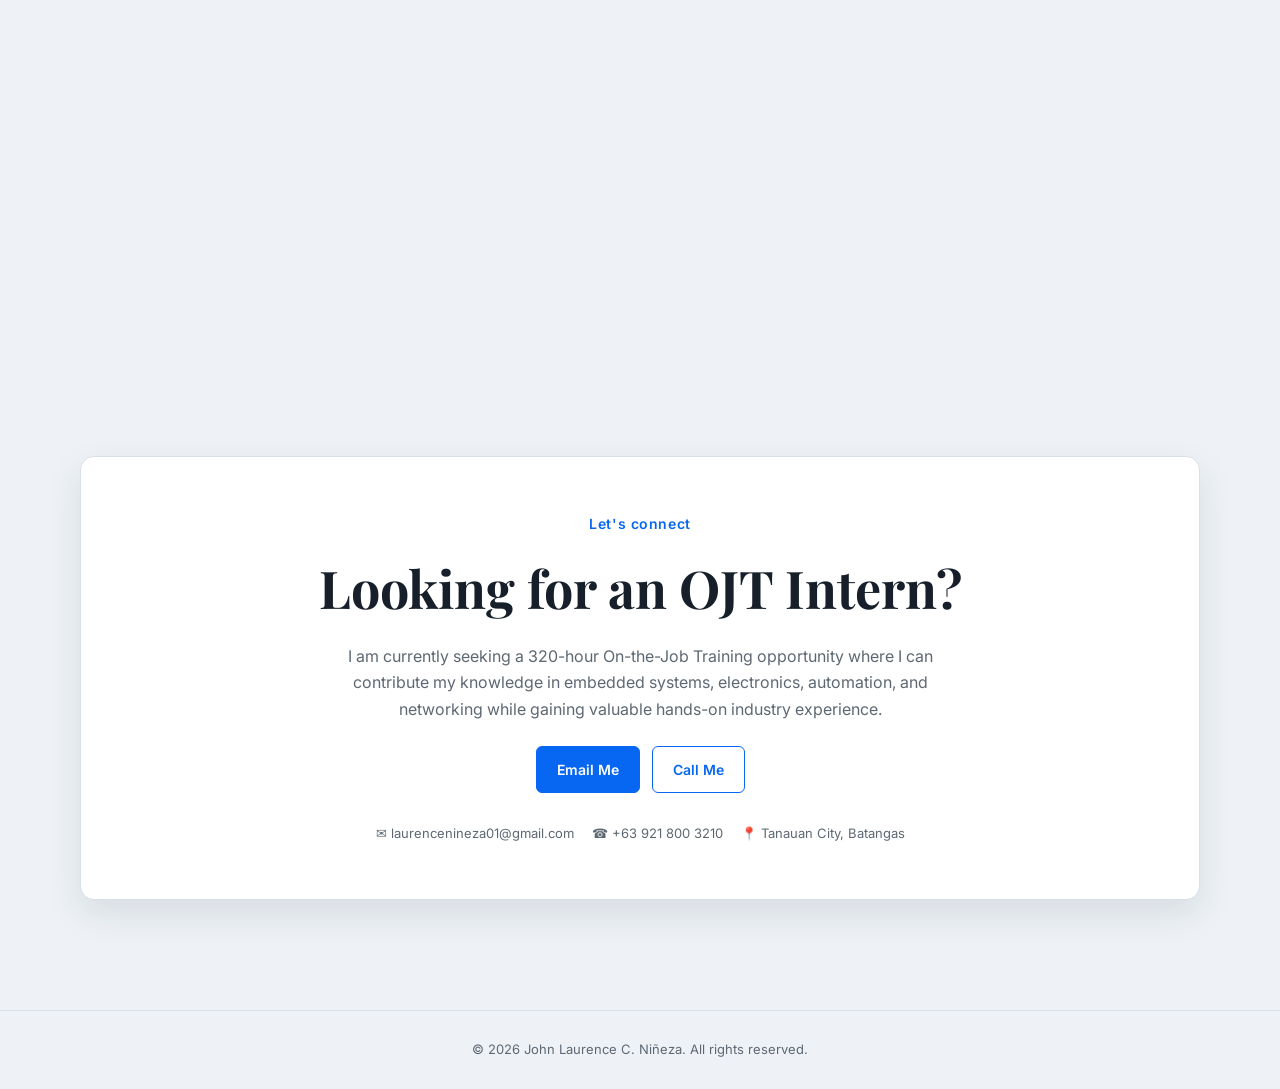
==== commit 1c745c8b: "index.html" ====
--- a/index.html
+++ b/index.html
@@ -406,3 +406,4 @@
 </div>
 </body>
 </html>
+ 
--- a/style.css
+++ b/style.css
@@ -177,52 +177,121 @@
   line-height: 1.1;
 }
 
-.about-grid, .skills-grid, .project-grid {
-  display: grid;
-  gap: 22px;
-}
-
-.about-grid { grid-template-columns: 1fr 1fr; }
-
-.about-card, .skill-card, .project-card, .cert-list {
-  background: var(--surface);
-  border: 1px solid var(--line);
-  border-radius: 10px;
-  box-shadow: var(--shadow);
-}
-
-.about-card { padding: 28px; }
-.about-card h3 { margin-bottom: 12px; }
-.muted { color: var(--muted); font-size: 14px; }
-
-.skills-grid { grid-template-columns: repeat(3, 1fr); }
-.skill-card { padding: 24px; }
-.skill-card span, .project-number {
-  color: var(--primary);
-  font-size: 12px;
-  font-weight: 700;
-}
-.skill-card h3 { margin: 8px 0 5px; font-size: 18px; }
-.skill-card p, .project-card p { color: var(--muted); font-size: 14px; }
-
-.project-grid { grid-template-columns: repeat(2, 1fr); }
-.project-card {
-  padding: 28px;
-  transition: transform .25s, box-shadow .25s;
-}
-.project-card:hover {
-  transform: translateY(-5px);
-  box-shadow: 0 18px 42px rgba(19, 38, 63, .15);
-}
-.project-card h3 { font-size: 21px; margin: 8px 0 10px; }
-.tags { display: flex; flex-wrap: wrap; gap: 7px; margin-top: 18px; }
-.tags span {
-  background: rgba(8, 103, 242, .08);
-  color: var(--primary);
-  border-radius: 20px;
-  padding: 4px 9px;
-  font-size: 11px;
-  font-weight: 600;
+.about-grid,
+.skills-grid,
+/* ================= PROJECTS ================= */
+
+.project-grid{
+    display:grid;
+    grid-template-columns:repeat(2,1fr);
+    gap:24px;
+}
+
+.project-card{
+    background:var(--surface);
+    border:1px solid var(--line);
+    border-radius:12px;
+    padding:28px;
+    box-shadow:var(--shadow);
+    display:flex;
+    flex-direction:column;
+    transition:.3s ease;
+}
+
+.project-card:hover{
+    transform:translateY(-8px);
+    box-shadow:0 18px 42px rgba(19,38,63,.15);
+}
+
+.project-number{
+    color:var(--primary);
+    font-size:13px;
+    font-weight:700;
+    margin-bottom:8px;
+}
+
+.project-card h3{
+    font-size:24px;
+    margin-bottom:6px;
+}
+
+.project-meta{
+    color:var(--primary);
+    font-size:14px;
+    font-weight:600;
+    margin-bottom:18px;
+}
+
+/* ---------- Project Images ---------- */
+
+.project-images{
+    display:flex;
+    justify-content:center;
+    gap:15px;
+    flex-wrap:wrap;
+    margin:20px 0;
+}
+
+.project-image{
+    text-align:center;
+}
+
+.project-image h4{
+    font-size:13px;
+    color:var(--primary);
+    margin-bottom:8px;
+    font-weight:600;
+}
+
+.project-images img{
+    width:170px;
+    height:110px;
+    object-fit:cover;
+    border-radius:8px;
+    border:1px solid var(--line);
+    box-shadow:0 6px 14px rgba(0,0,0,.08);
+    transition:.3s;
+}
+
+.project-images img:hover{
+    transform:scale(1.05);
+}
+
+/* ---------- Bullet List ---------- */
+
+.project-list{
+    margin-top:10px;
+    padding-left:20px;
+    color:var(--muted);
+    font-size:15px;
+    line-height:1.8;
+}
+
+.project-list li{
+    margin-bottom:14px;
+}
+
+.project-list strong{
+    color:var(--text);
+}
+
+/* ---------- Technology Tags ---------- */
+
+.tags{
+    display:flex;
+    flex-wrap:wrap;
+    gap:8px;
+    margin-top:auto;
+    padding-top:18px;
+}
+
+.tags span{
+    background:rgba(8,103,242,.08);
+    color:var(--primary);
+    padding:6px 12px;
+    border-radius:20px;
+    font-size:12px;
+    font-weight:600;
 }
 
 .cert-list { padding: 5px 25px; }
@@ -337,3 +406,61 @@
   .contact-box { padding: 35px 20px; }
   .contact-details { flex-direction: column; }
 }
+/* ================= IMAGE LIGHTBOX ================= */
+
+.clickable-image{
+    cursor:pointer;
+    transition:.3s;
+}
+
+.clickable-image:hover{
+    transform:scale(1.05);
+}
+
+.modal{
+    display:none;
+    position:fixed;
+    z-index:9999;
+    left:0;
+    top:0;
+    width:100%;
+    height:100%;
+    overflow:auto;
+    background:rgba(0,0,0,.9);
+    animation:fadeIn .3s;
+}
+
+.modal-content{
+    display:block;
+    margin:40px auto;
+    max-width:90%;
+    max-height:85vh;
+    border-radius:12px;
+    box-shadow:0 0 30px rgba(255,255,255,.15);
+}
+
+.close{
+    position:absolute;
+    top:20px;
+    right:35px;
+    color:#fff;
+    font-size:42px;
+    font-weight:bold;
+    cursor:pointer;
+}
+
+.close:hover{
+    color:#0d6efd;
+}
+
+#caption{
+    color:#fff;
+    text-align:center;
+    margin-top:10px;
+    font-size:18px;
+}
+
+@keyframes fadeIn{
+    from{opacity:0;}
+    to{opacity:1;}
+}
